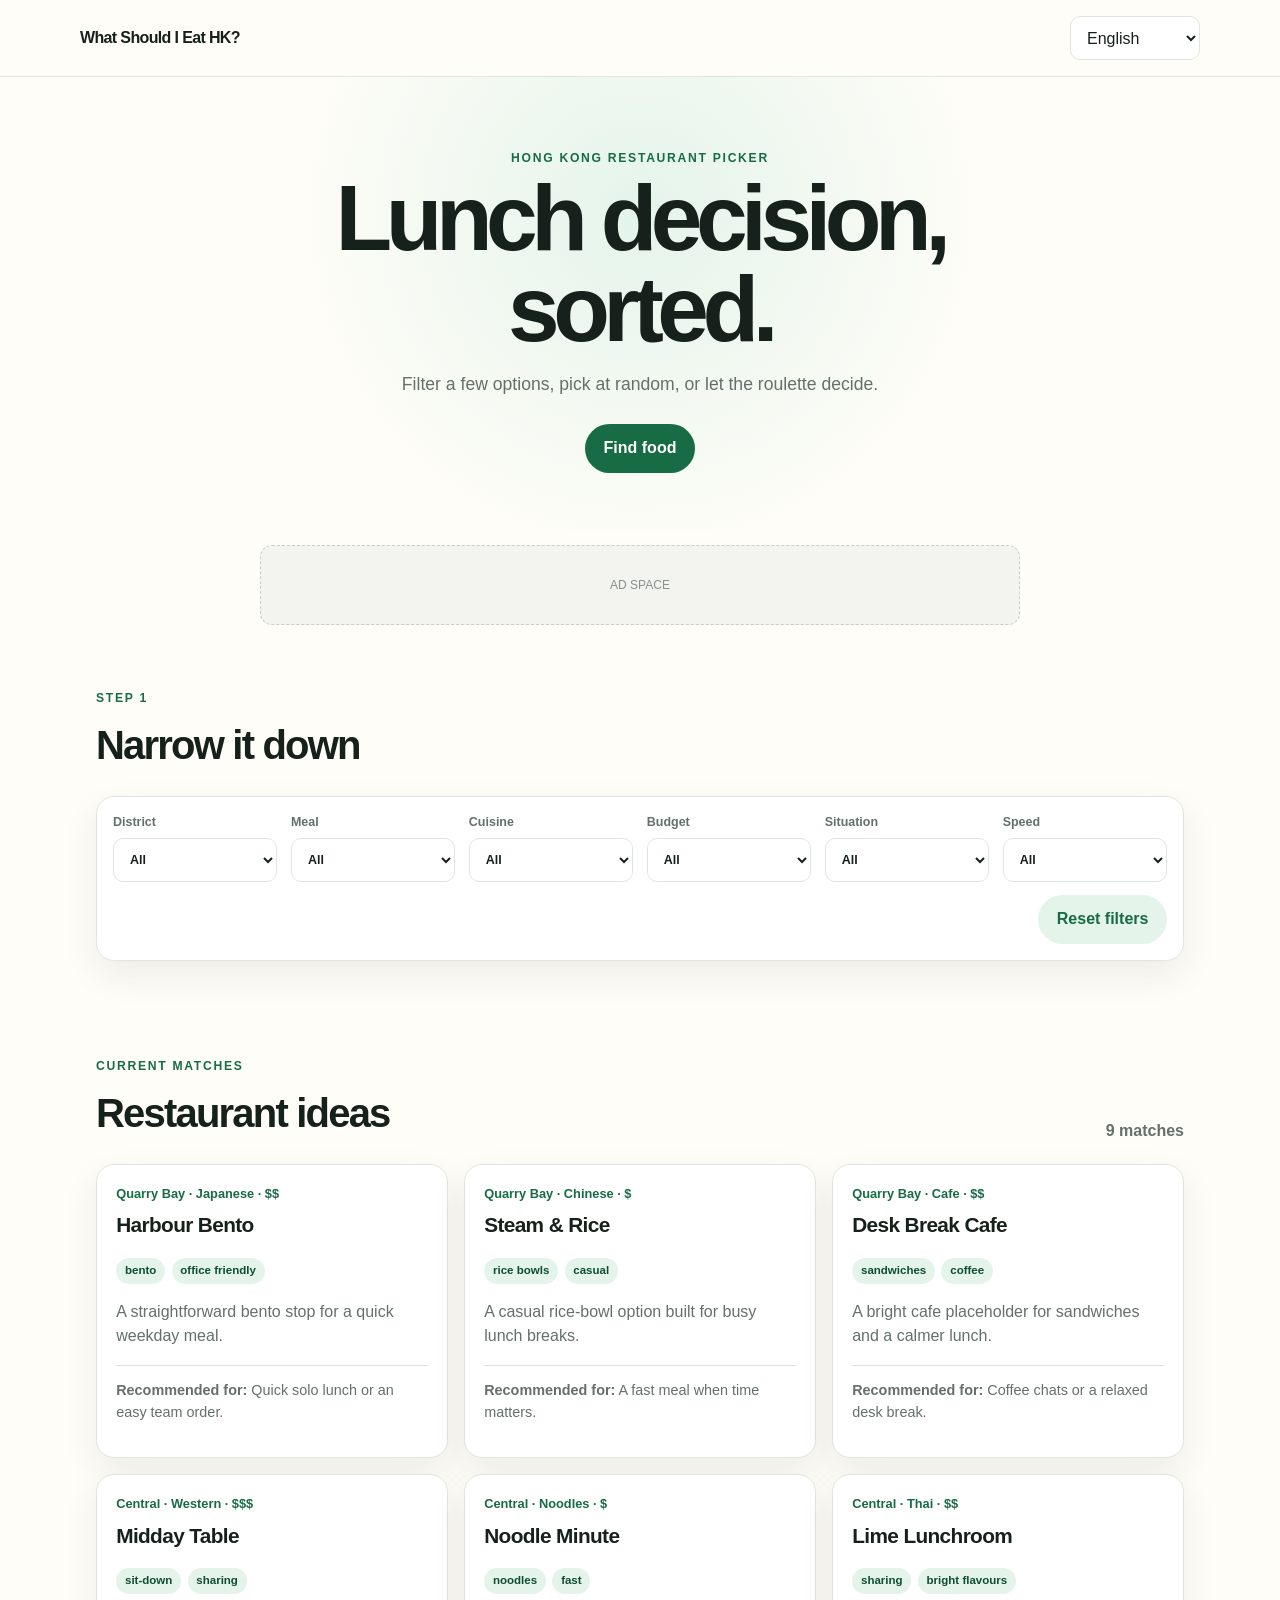
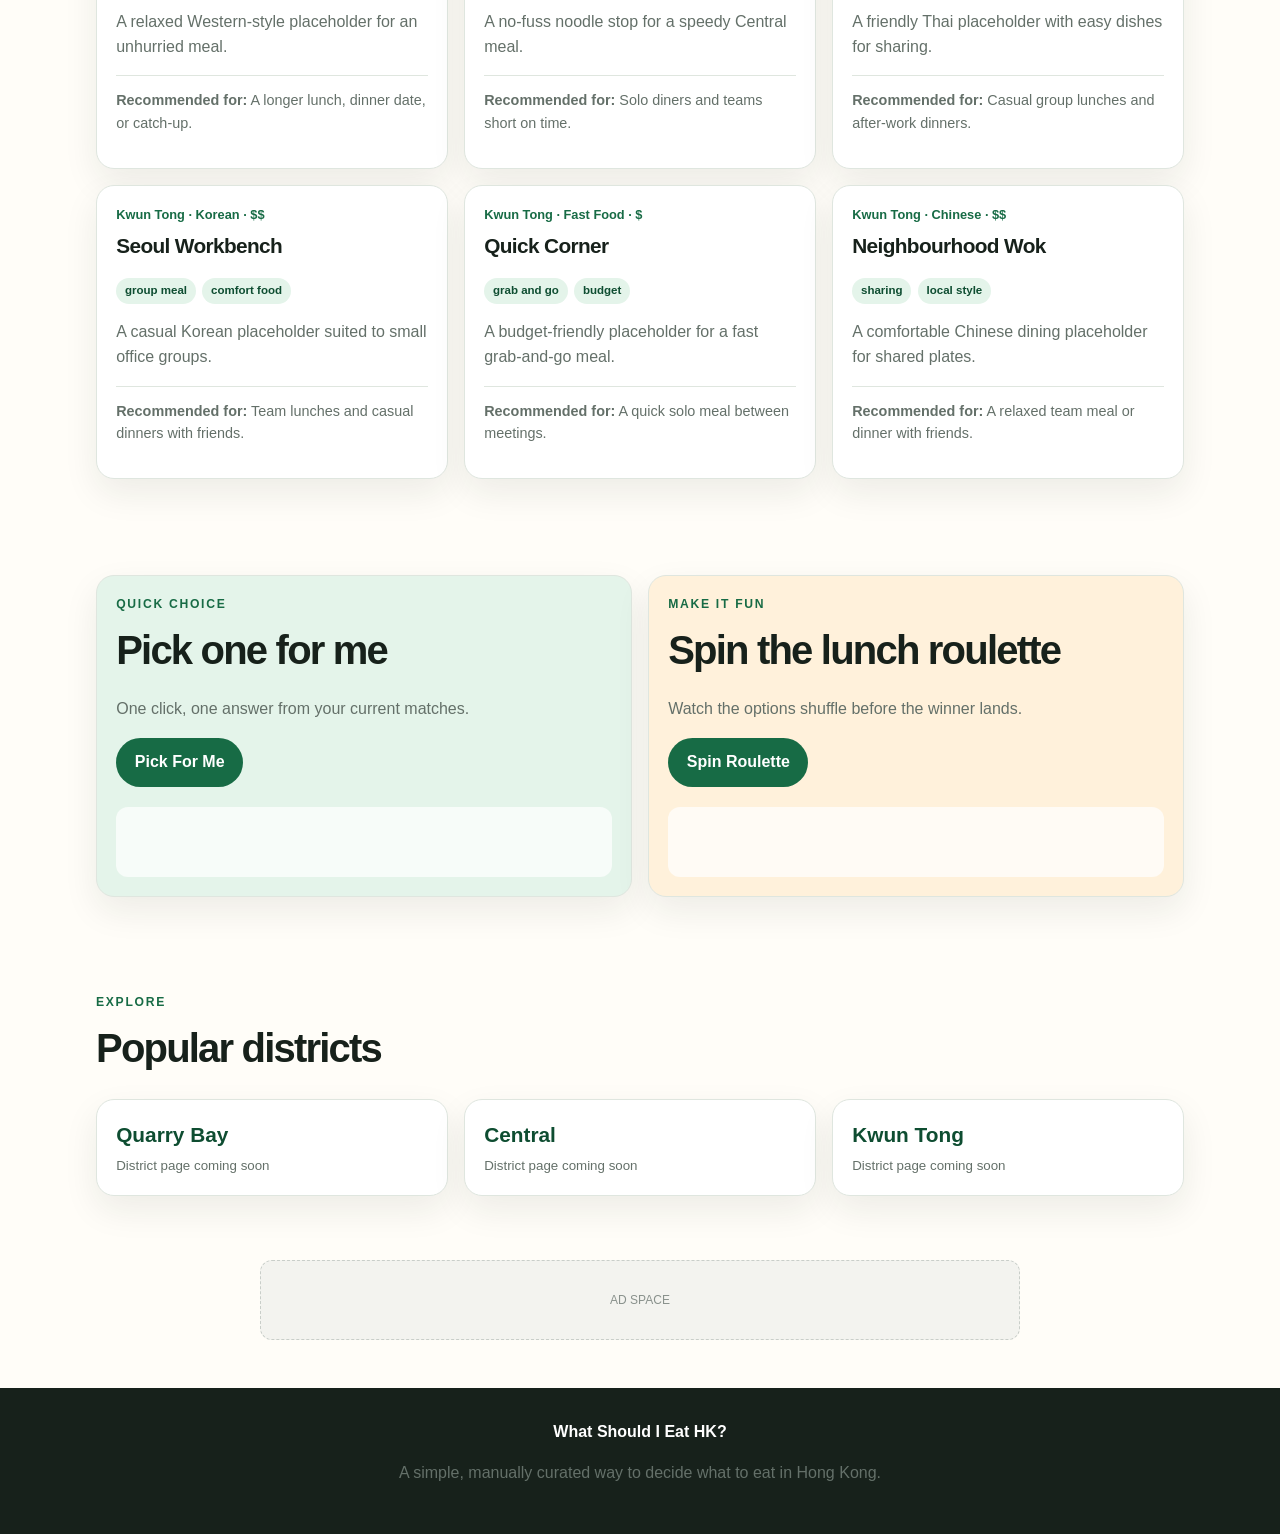
==== index.html @ 7f8cec13 "Create static website skeleton" ====
<!doctype html>
<html lang="en">
  <head>
    <meta charset="UTF-8">
    <meta name="viewport" content="width=device-width, initial-scale=1.0">
    <title>What Should I Eat HK? | Hong Kong Restaurant Picker</title>
    <meta name="description" content="Find lunch and dinner ideas in Hong Kong with a random restaurant picker and roulette tool.">
    <meta property="og:title" content="What Should I Eat HK? | Hong Kong Restaurant Picker">
    <meta property="og:description" content="Find lunch and dinner ideas in Hong Kong with a random restaurant picker and roulette tool.">
    <meta property="og:type" content="website">
    <meta property="og:locale" content="en_HK">
    <link rel="stylesheet" href="assets/css/style.css">
    <script src="assets/js/data-loader.js" defer></script>
    <script src="assets/js/roulette.js" defer></script>
    <script src="assets/js/app.js" defer></script>
  </head>
  <body>
    <header class="site-header">
      <a class="brand" href="index.html">What Should I Eat HK?</a>
      <label class="language-control" for="language">
        <span class="visually-hidden">Language</span>
        <select id="language">
          <option value="en">English</option>
          <option value="zhHant">繁體中文</option>
          <option value="zhHans">简体中文</option>
        </select>
      </label>
    </header>

    <main>
      <section class="hero" aria-labelledby="hero-title">
        <p class="eyebrow">Hong Kong restaurant picker</p>
        <h1 id="hero-title" data-i18n="heroTitle">Lunch decision, sorted.</h1>
        <p data-i18n="heroSubtitle">Filter a few options, pick at random, or let the roulette decide.</p>
        <a class="button button-primary" href="#filters" data-i18n="startButton">Find food</a>
      </section>

      <div class="ad-placeholder" aria-label="Advertisement placeholder">Ad space</div>

      <section id="filters" class="section-shell" aria-labelledby="filters-title">
        <div class="section-heading">
          <p class="eyebrow" data-i18n="stepOne">Step 1</p>
          <h2 id="filters-title" data-i18n="filtersHeading">Narrow it down</h2>
        </div>
        <form class="filter-grid" id="filter-form">
          <label><span data-i18n="districtLabel">District</span><select id="district-filter"></select></label>
          <label><span data-i18n="mealLabel">Meal</span><select id="meal-filter"></select></label>
          <label><span data-i18n="cuisineLabel">Cuisine</span><select id="cuisine-filter"></select></label>
          <label><span data-i18n="budgetLabel">Budget</span><select id="budget-filter"></select></label>
          <label><span data-i18n="situationLabel">Situation</span><select id="situation-filter"></select></label>
          <label><span data-i18n="speedLabel">Speed</span><select id="speed-filter"></select></label>
          <button class="button button-secondary" type="reset" data-i18n="resetButton">Reset filters</button>
        </form>
      </section>

      <section class="section-shell" aria-labelledby="results-title">
        <div class="section-heading heading-row">
          <div>
            <p class="eyebrow" data-i18n="matchesLabel">Current matches</p>
            <h2 id="results-title" data-i18n="resultsHeading">Restaurant ideas</h2>
          </div>
          <span id="result-count" class="result-count" aria-live="polite"></span>
        </div>
        <div id="restaurant-results" class="restaurant-grid" aria-live="polite"></div>
      </section>

      <section class="decision-grid" aria-label="Decision tools">
        <article class="decision-card">
          <p class="eyebrow" data-i18n="quickChoiceLabel">Quick choice</p>
          <h2 data-i18n="randomHeading">Pick one for me</h2>
          <p data-i18n="randomText">One click, one answer from your current matches.</p>
          <button id="random-button" class="button button-primary" type="button" data-i18n="pickButton">Pick For Me</button>
          <div id="random-result" class="decision-result" aria-live="polite"></div>
        </article>

        <article class="decision-card roulette-card">
          <p class="eyebrow" data-i18n="makeItFunLabel">Make it fun</p>
          <h2 data-i18n="rouletteHeading">Spin the lunch roulette</h2>
          <p data-i18n="rouletteText">Watch the options shuffle before the winner lands.</p>
          <button id="roulette-button" class="button button-primary" type="button" data-i18n="spinButton">Spin Roulette</button>
          <div id="roulette-result" class="decision-result roulette-result" aria-live="polite"></div>
        </article>
      </section>

      <section class="section-shell" aria-labelledby="districts-title">
        <div class="section-heading">
          <p class="eyebrow" data-i18n="exploreLabel">Explore</p>
          <h2 id="districts-title" data-i18n="districtsHeading">Popular districts</h2>
        </div>
        <div class="district-grid">
          <a href="#" class="district-card"><span>Quarry Bay</span><small data-i18n="districtComingSoon">District page coming soon</small></a>
          <a href="#" class="district-card"><span>Central</span><small data-i18n="districtComingSoon">District page coming soon</small></a>
          <a href="#" class="district-card"><span>Kwun Tong</span><small data-i18n="districtComingSoon">District page coming soon</small></a>
        </div>
      </section>

      <div class="ad-placeholder" aria-label="Advertisement placeholder">Ad space</div>
    </main>

    <footer>
      <strong>What Should I Eat HK?</strong>
      <p data-i18n="footerText">A simple, manually curated way to decide what to eat in Hong Kong.</p>
    </footer>
  </body>
</html>
---- assets/css/style.css ----
:root {
  --ink: #17211b;
  --muted: #647069;
  --paper: #fffdf8;
  --surface: #ffffff;
  --line: #dfe6df;
  --green: #176b45;
  --green-dark: #0e4d31;
  --mint: #e4f4ea;
  --orange: #ffb451;
  --shadow: 0 14px 35px rgba(23, 33, 27, 0.08);
}

* { box-sizing: border-box; }

html { scroll-behavior: smooth; }

body {
  margin: 0;
  color: var(--ink);
  background: var(--paper);
  font-family: -apple-system, BlinkMacSystemFont, "Segoe UI", sans-serif;
  line-height: 1.55;
}

a { color: inherit; }
button, select { font: inherit; }
button, select, a { outline-offset: 4px; }

.site-header {
  display: flex;
  align-items: center;
  justify-content: space-between;
  gap: 1rem;
  padding: 1rem max(1rem, calc((100% - 1120px) / 2));
  background: rgba(255, 253, 248, 0.95);
  border-bottom: 1px solid var(--line);
}

.brand { font-weight: 900; text-decoration: none; letter-spacing: -0.04em; }

select {
  width: 100%;
  min-height: 44px;
  padding: 0.65rem 2rem 0.65rem 0.75rem;
  color: var(--ink);
  background: var(--surface);
  border: 1px solid var(--line);
  border-radius: 10px;
}

.language-control select { width: auto; }

.hero {
  max-width: 1120px;
  margin: 0 auto;
  padding: 4.5rem 1rem 3.5rem;
  text-align: center;
  background: radial-gradient(circle at 50% 30%, var(--mint), transparent 55%);
}

.hero h1 {
  max-width: 760px;
  margin: 0.25rem auto 1rem;
  font-size: clamp(2.65rem, 9vw, 5.8rem);
  line-height: 0.98;
  letter-spacing: -0.07em;
}

.hero p:not(.eyebrow) { max-width: 620px; margin: 0 auto 1.6rem; color: var(--muted); font-size: 1.1rem; }

.eyebrow {
  margin: 0 0 0.35rem;
  color: var(--green);
  font-size: 0.76rem;
  font-weight: 900;
  letter-spacing: 0.14em;
  text-transform: uppercase;
}

.button {
  display: inline-flex;
  justify-content: center;
  align-items: center;
  min-height: 46px;
  padding: 0.7rem 1.1rem;
  border: 1px solid transparent;
  border-radius: 999px;
  font-weight: 800;
  text-decoration: none;
  cursor: pointer;
}

.button-primary { color: white; background: var(--green); }
.button-primary:hover { background: var(--green-dark); }
.button-secondary { color: var(--green); background: var(--mint); }
.button:disabled { cursor: wait; opacity: 0.55; }

.ad-placeholder {
  display: grid;
  place-items: center;
  max-width: 760px;
  min-height: 80px;
  margin: 1rem auto;
  color: #89918c;
  background: #f3f3ef;
  border: 1px dashed #c9cec9;
  border-radius: 12px;
  font-size: 0.75rem;
  text-transform: uppercase;
}

.section-shell, .decision-grid {
  max-width: 1120px;
  margin: 0 auto;
  padding: 3rem 1rem;
}

.section-heading { margin-bottom: 1.25rem; }
.section-heading h2, .decision-card h2 { margin: 0; font-size: clamp(1.7rem, 5vw, 2.5rem); letter-spacing: -0.045em; }
.heading-row { display: flex; align-items: end; justify-content: space-between; gap: 1rem; }
.result-count { color: var(--muted); font-weight: 800; white-space: nowrap; }

.filter-grid {
  display: grid;
  gap: 0.85rem;
  padding: 1rem;
  background: var(--surface);
  border: 1px solid var(--line);
  border-radius: 18px;
  box-shadow: var(--shadow);
}

.filter-grid label { display: grid; gap: 0.35rem; color: var(--muted); font-size: 0.78rem; font-weight: 800; }
.filter-grid .button { width: 100%; align-self: end; }

.restaurant-grid, .district-grid { display: grid; gap: 1rem; }

.restaurant-card, .decision-card, .district-card {
  padding: 1.2rem;
  background: var(--surface);
  border: 1px solid var(--line);
  border-radius: 18px;
  box-shadow: var(--shadow);
}

.restaurant-card h3 { margin: 0.35rem 0; font-size: 1.3rem; letter-spacing: -0.03em; }
.restaurant-card p { color: var(--muted); }
.restaurant-meta { color: var(--green); font-size: 0.8rem; font-weight: 900; }
.recommended { padding-top: 0.8rem; border-top: 1px solid var(--line); font-size: 0.9rem; }

.tags { display: flex; flex-wrap: wrap; gap: 0.4rem; padding: 0; list-style: none; }
.tags li { padding: 0.25rem 0.55rem; background: var(--mint); border-radius: 999px; color: var(--green-dark); font-size: 0.72rem; font-weight: 800; }

.decision-grid { display: grid; gap: 1rem; }
.decision-card { min-height: 300px; background: var(--mint); }
.decision-card p:not(.eyebrow) { color: var(--muted); }
.roulette-card { background: #fff1db; }
.decision-result { min-height: 70px; margin-top: 1.2rem; padding: 1rem; background: rgba(255, 255, 255, 0.72); border-radius: 12px; font-weight: 900; }
.roulette-result.is-spinning { animation: pulse 0.35s ease-in-out infinite alternate; }

.district-card { display: grid; gap: 0.25rem; color: var(--green-dark); text-decoration: none; }
.district-card span { font-size: 1.3rem; font-weight: 900; }
.district-card small { color: var(--muted); }

.empty-state { grid-column: 1 / -1; padding: 2rem; text-align: center; color: var(--muted); background: var(--surface); border: 1px dashed var(--line); border-radius: 18px; }

footer { margin-top: 3rem; padding: 2rem 1rem; text-align: center; color: var(--muted); background: var(--ink); }
footer strong { color: white; }

.visually-hidden { position: absolute; width: 1px; height: 1px; padding: 0; margin: -1px; overflow: hidden; clip: rect(0, 0, 0, 0); white-space: nowrap; border: 0; }

@keyframes pulse { from { transform: scale(0.98); } to { transform: scale(1.02); } }

@media (min-width: 700px) {
  .filter-grid { grid-template-columns: repeat(3, 1fr); }
  .restaurant-grid, .district-grid { grid-template-columns: repeat(3, 1fr); }
  .decision-grid { grid-template-columns: repeat(2, 1fr); }
}

@media (min-width: 1000px) {
  .filter-grid { grid-template-columns: repeat(6, 1fr); }
  .filter-grid .button { grid-column: 1 / -1; width: auto; justify-self: end; }
}

@media (prefers-reduced-motion: reduce) {
  html { scroll-behavior: auto; }
  *, *::before, *::after { animation-duration: 0.01ms !important; animation-iteration-count: 1 !important; }
}
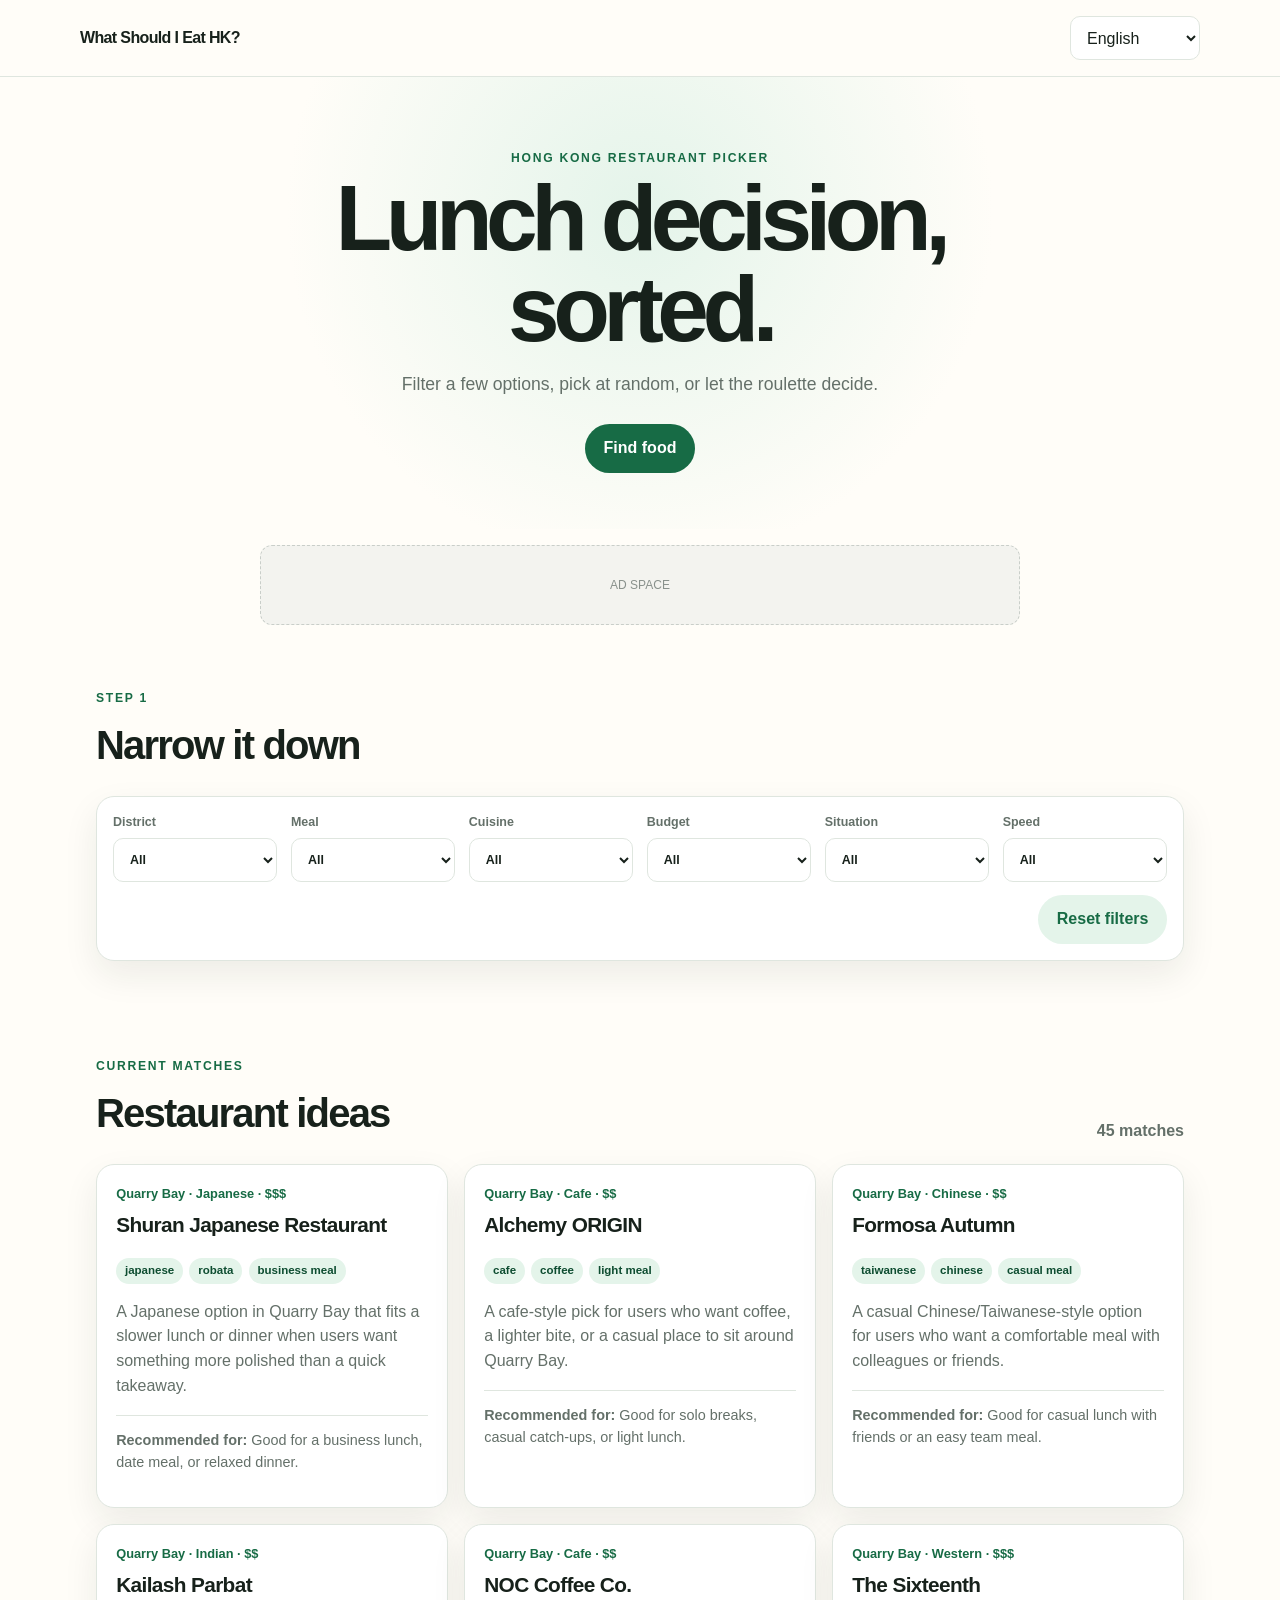
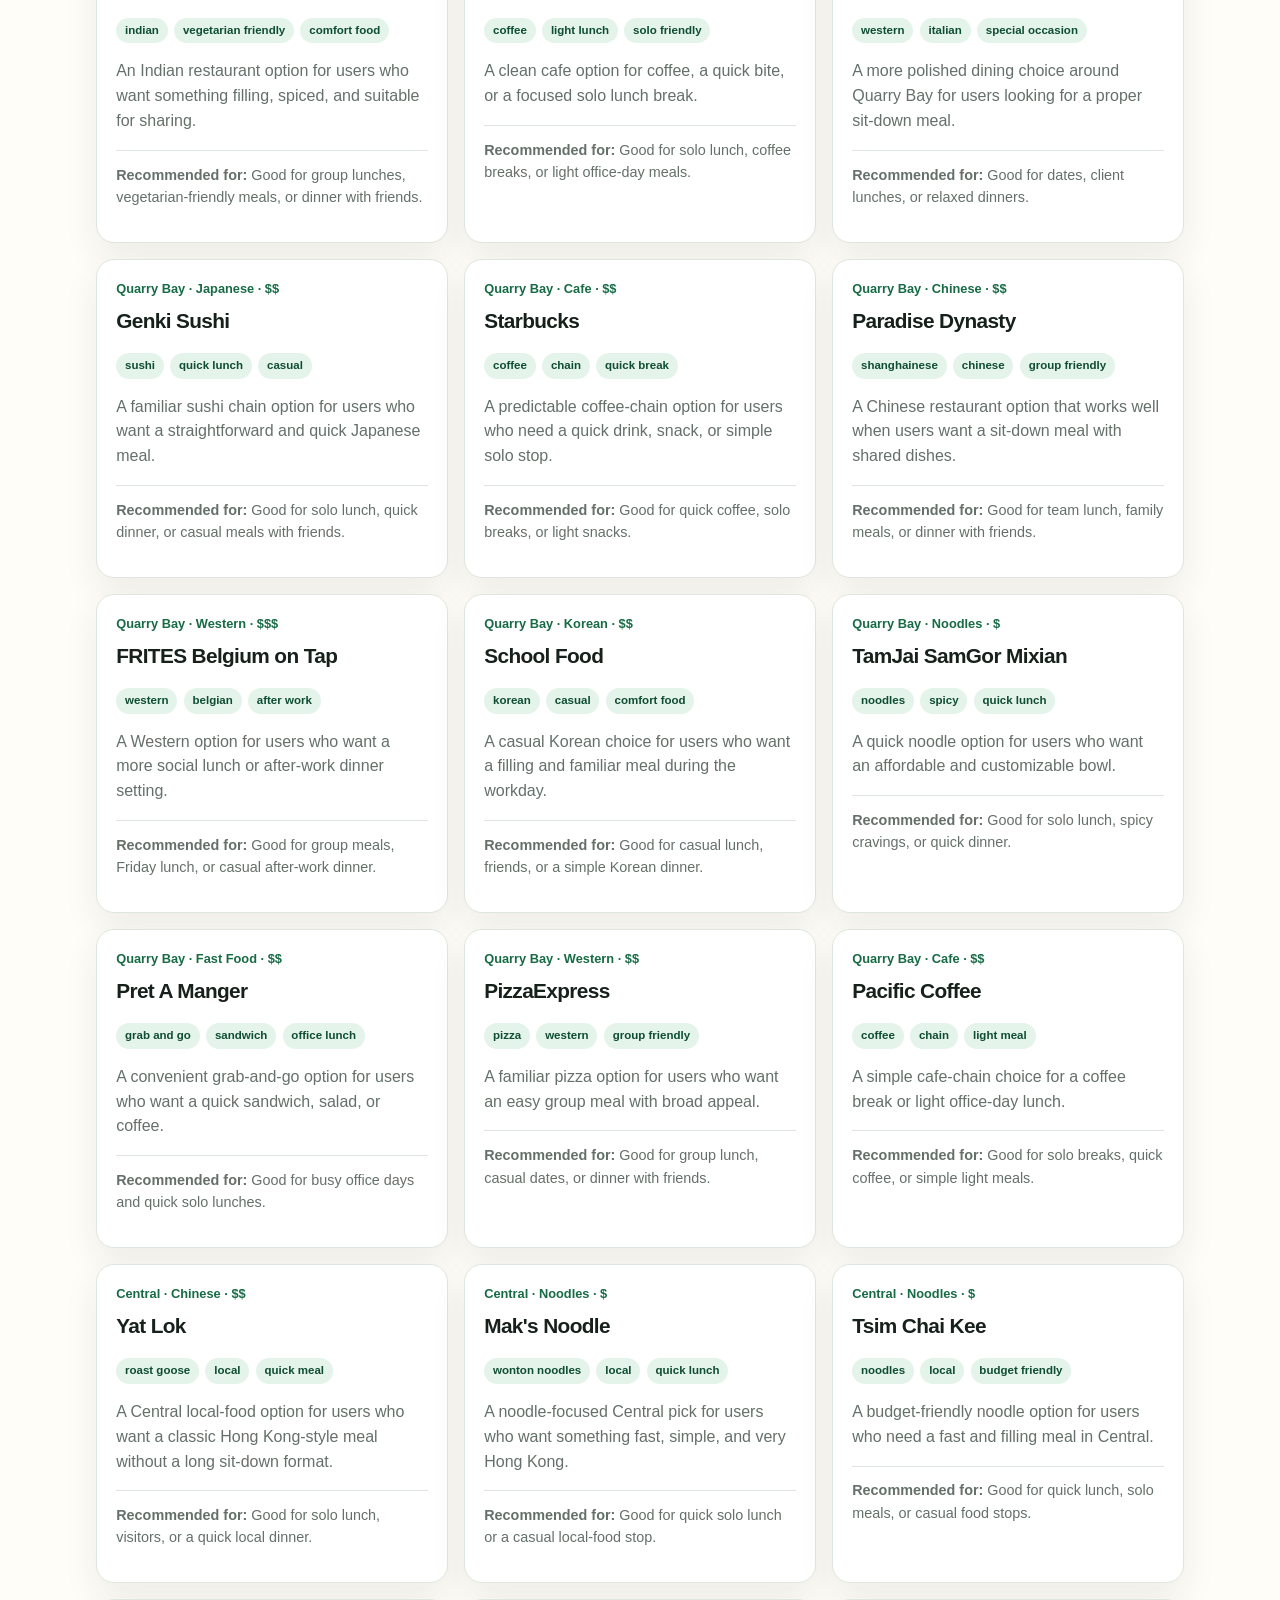
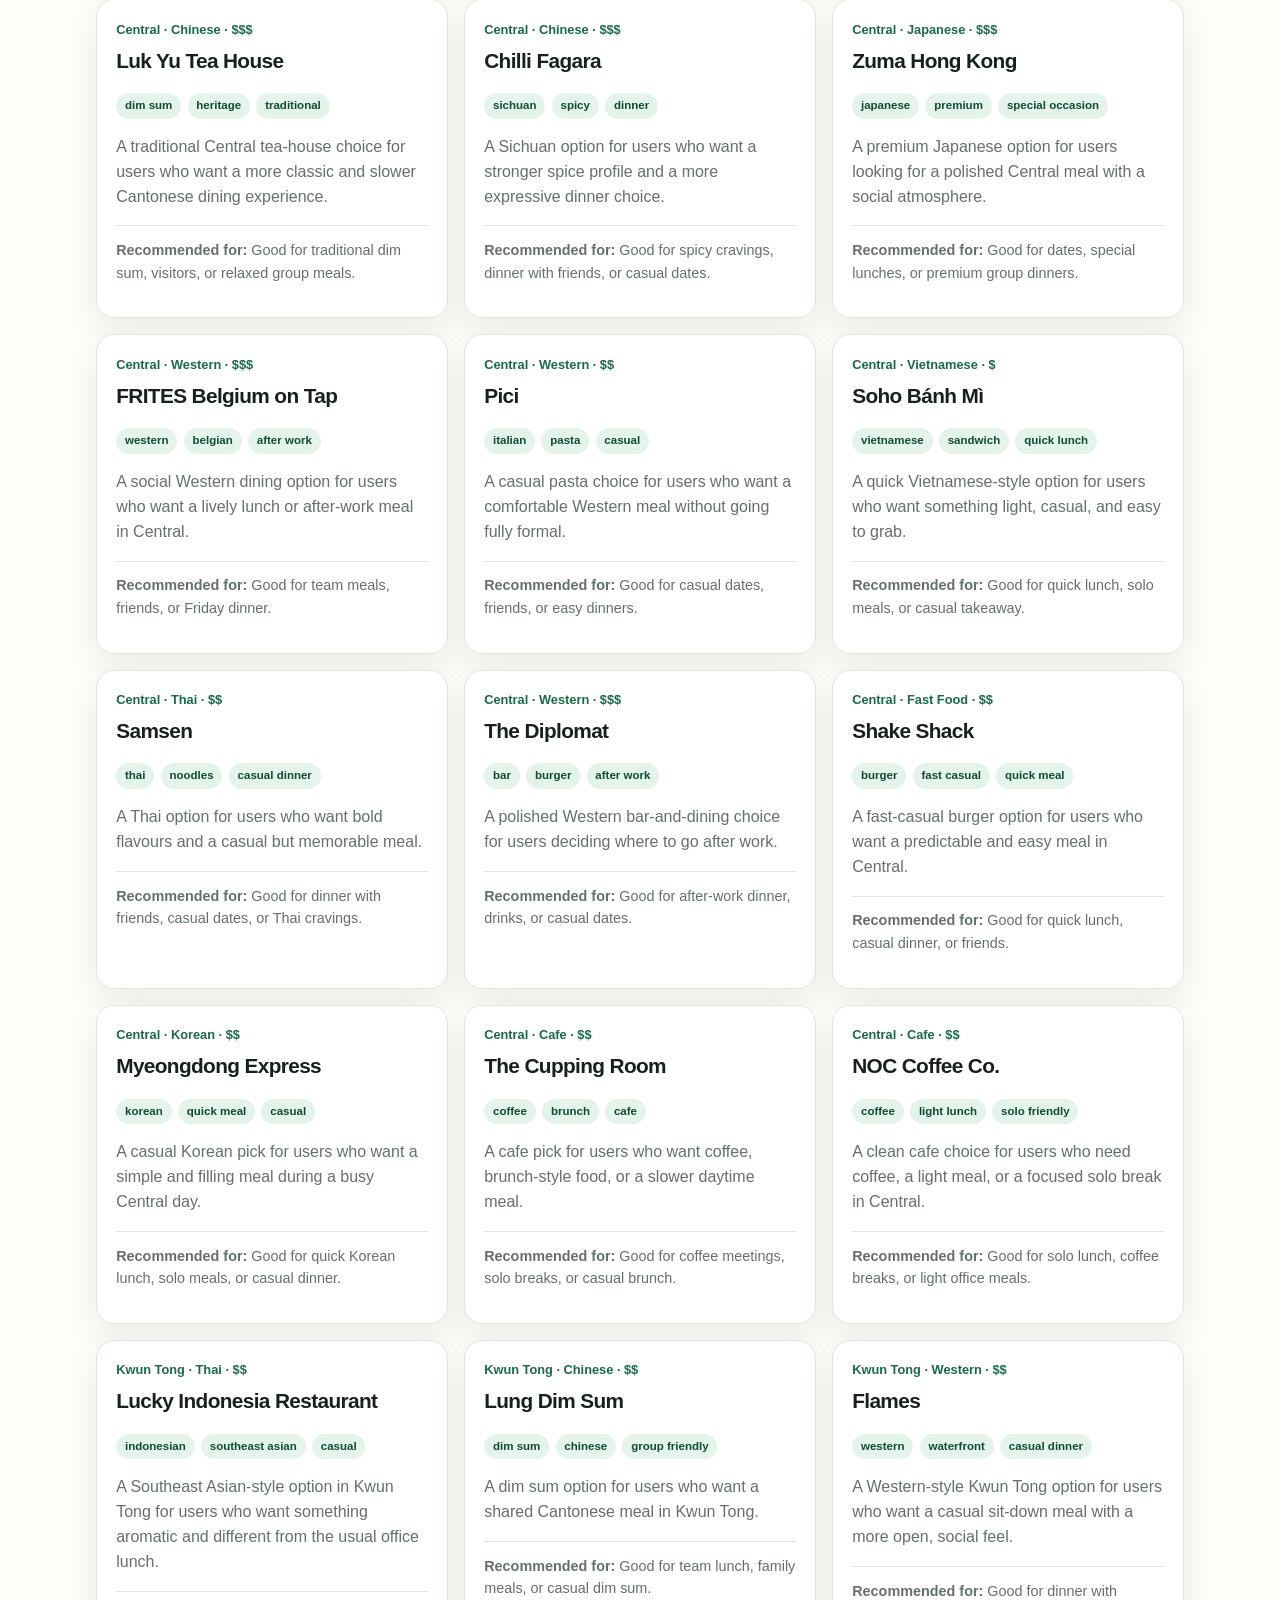
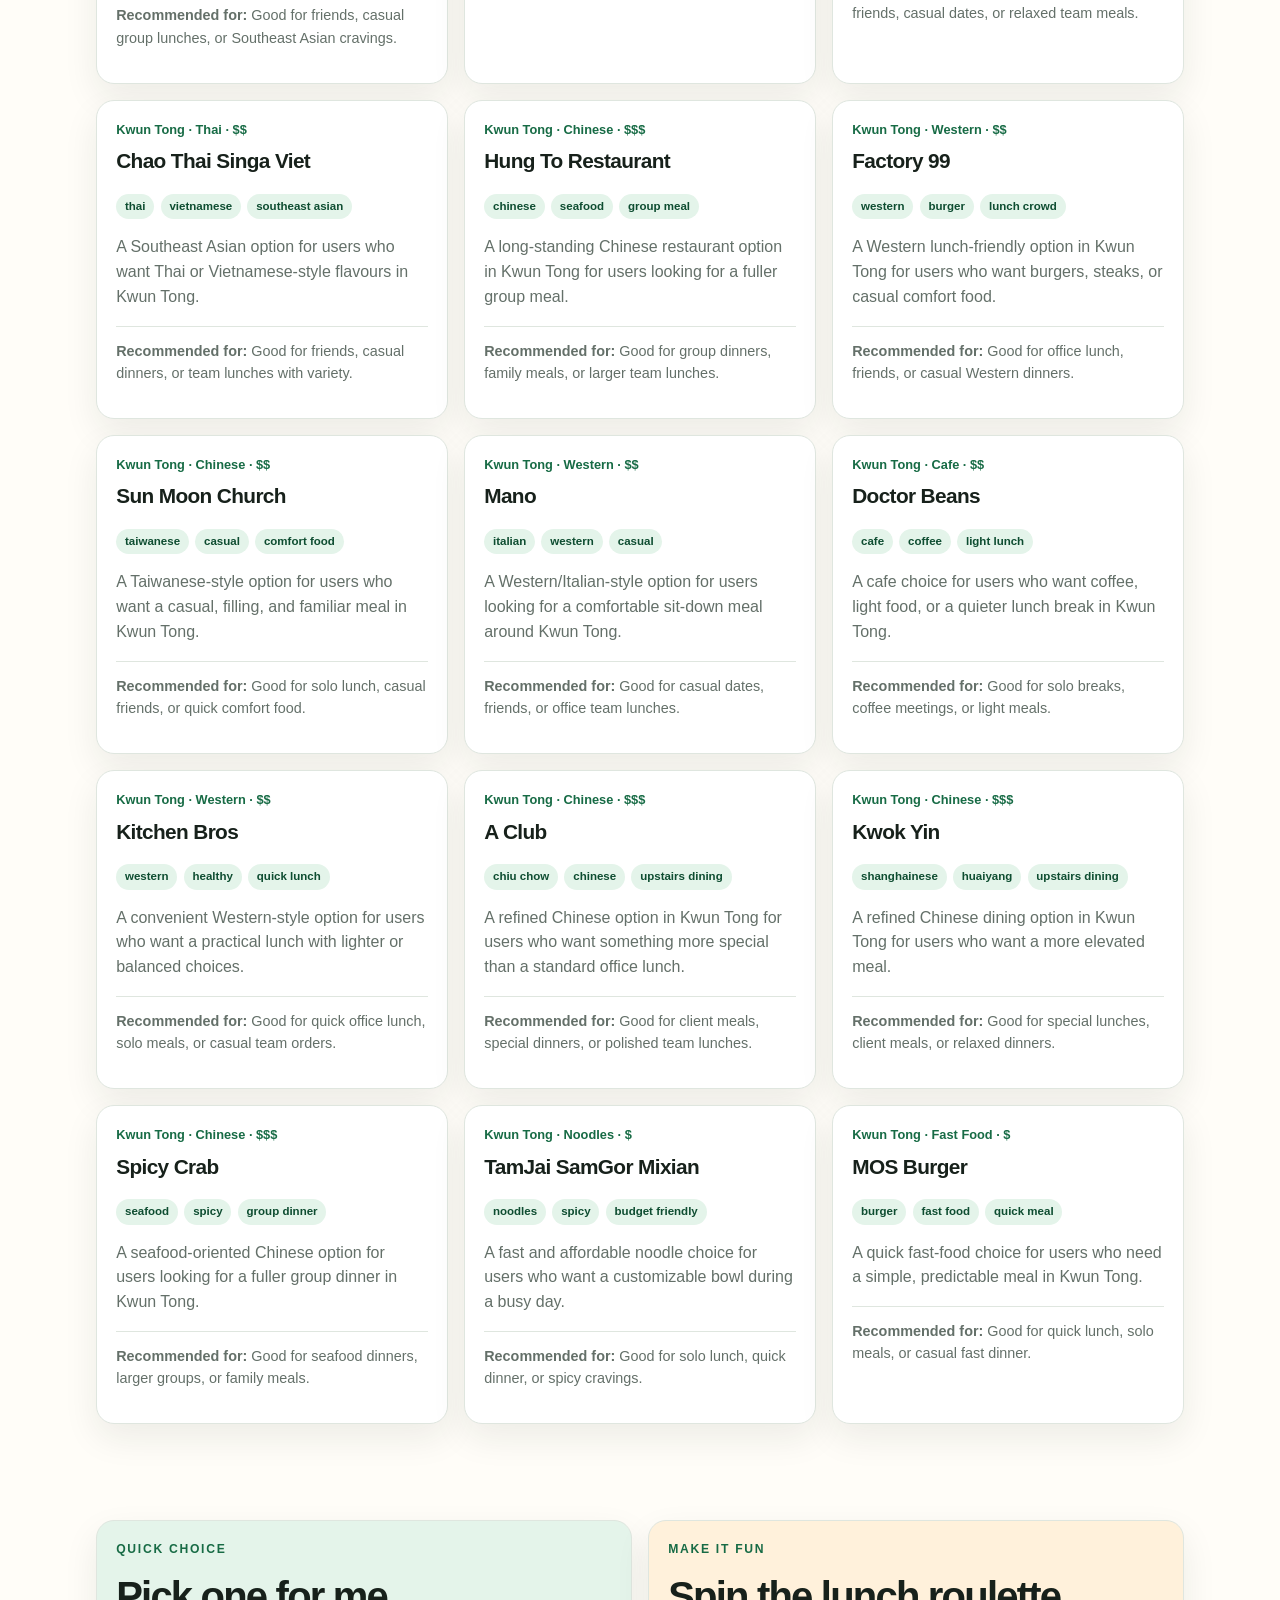
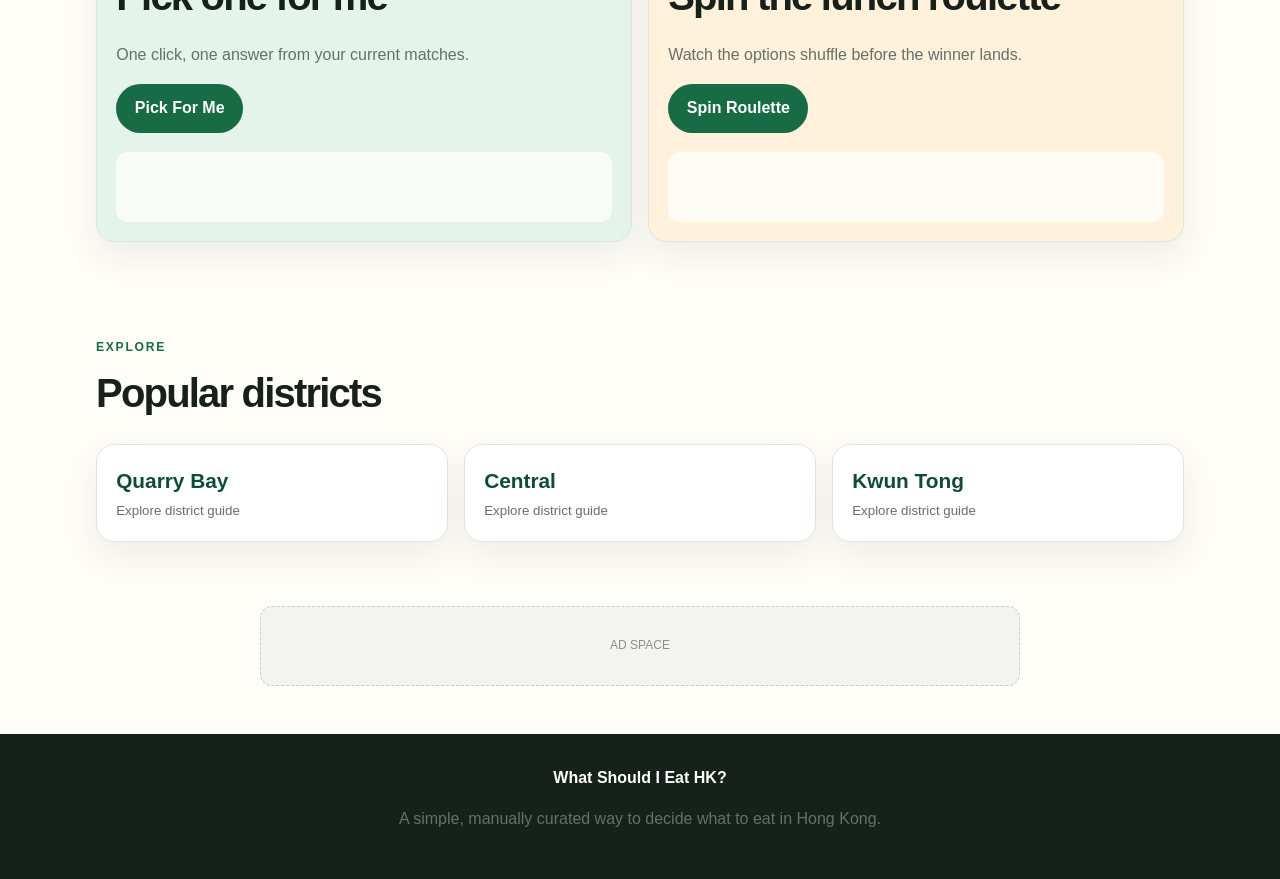
==== commit 5361bd37: "Add district SEO pages" ====
--- a/index.html
+++ b/index.html
@@ -88,9 +88,9 @@
           <h2 id="districts-title" data-i18n="districtsHeading">Popular districts</h2>
         </div>
         <div class="district-grid">
-          <a href="#" class="district-card"><span>Quarry Bay</span><small data-i18n="districtComingSoon">District page coming soon</small></a>
-          <a href="#" class="district-card"><span>Central</span><small data-i18n="districtComingSoon">District page coming soon</small></a>
-          <a href="#" class="district-card"><span>Kwun Tong</span><small data-i18n="districtComingSoon">District page coming soon</small></a>
+          <a href="regions/quarry-bay.html" class="district-card"><span>Quarry Bay</span><small data-i18n="districtExplore">Explore district guide</small></a>
+          <a href="regions/central.html" class="district-card"><span>Central</span><small data-i18n="districtExplore">Explore district guide</small></a>
+          <a href="regions/kwun-tong.html" class="district-card"><span>Kwun Tong</span><small data-i18n="districtExplore">Explore district guide</small></a>
         </div>
       </section>
 
--- a/assets/css/style.css
+++ b/assets/css/style.css
@@ -110,7 +110,7 @@
   text-transform: uppercase;
 }
 
-.section-shell, .decision-grid {
+.section-shell, .decision-grid, .page-hero {
   max-width: 1120px;
   margin: 0 auto;
   padding: 3rem 1rem;
@@ -163,6 +163,32 @@
 .district-card span { font-size: 1.3rem; font-weight: 900; }
 .district-card small { color: var(--muted); }
 
+.header-nav { display: flex; align-items: center; gap: 0.8rem; }
+.header-nav a { color: var(--muted); font-size: 0.85rem; font-weight: 800; text-decoration: none; }
+.header-nav a:hover { color: var(--green); }
+
+.page-hero { padding-top: 4.5rem; padding-bottom: 4rem; background: radial-gradient(circle at 20% 30%, var(--mint), transparent 48%); }
+.page-hero h1 { max-width: 850px; margin: 0.25rem 0 1rem; font-size: clamp(2.65rem, 9vw, 5.5rem); line-height: 0.98; letter-spacing: -0.07em; }
+.page-hero p:not(.eyebrow) { max-width: 720px; color: var(--muted); font-size: 1.1rem; }
+
+.content-grid, .internal-link-grid, .featured-restaurant-grid { display: grid; gap: 1rem; }
+.info-card, .cta-panel {
+  padding: 1.25rem;
+  background: var(--surface);
+  border: 1px solid var(--line);
+  border-radius: 18px;
+  box-shadow: var(--shadow);
+}
+.info-card h3 { margin-top: 0; }
+.info-card p { color: var(--muted); }
+.pill-list { display: flex; flex-wrap: wrap; gap: 0.55rem; padding: 0; list-style: none; }
+.pill-list li { padding: 0.45rem 0.7rem; color: var(--green-dark); background: var(--mint); border-radius: 999px; font-size: 0.8rem; font-weight: 800; }
+.featured-restaurant-grid .restaurant-card { display: flex; flex-direction: column; }
+.featured-restaurant-grid .restaurant-card .button { margin-top: auto; align-self: flex-start; }
+.cta-panel { text-align: center; background: var(--mint); }
+.cta-panel h2 { margin-top: 0; font-size: clamp(1.7rem, 5vw, 2.5rem); letter-spacing: -0.045em; }
+.internal-link-grid .district-card { min-height: 110px; }
+
 .empty-state { grid-column: 1 / -1; padding: 2rem; text-align: center; color: var(--muted); background: var(--surface); border: 1px dashed var(--line); border-radius: 18px; }
 
 footer { margin-top: 3rem; padding: 2rem 1rem; text-align: center; color: var(--muted); background: var(--ink); }
@@ -176,11 +202,14 @@
   .filter-grid { grid-template-columns: repeat(3, 1fr); }
   .restaurant-grid, .district-grid { grid-template-columns: repeat(3, 1fr); }
   .decision-grid { grid-template-columns: repeat(2, 1fr); }
+  .content-grid, .internal-link-grid { grid-template-columns: repeat(2, 1fr); }
+  .featured-restaurant-grid { grid-template-columns: repeat(2, 1fr); }
 }
 
 @media (min-width: 1000px) {
   .filter-grid { grid-template-columns: repeat(6, 1fr); }
   .filter-grid .button { grid-column: 1 / -1; width: auto; justify-self: end; }
+  .featured-restaurant-grid { grid-template-columns: repeat(3, 1fr); }
 }
 
 @media (prefers-reduced-motion: reduce) {
